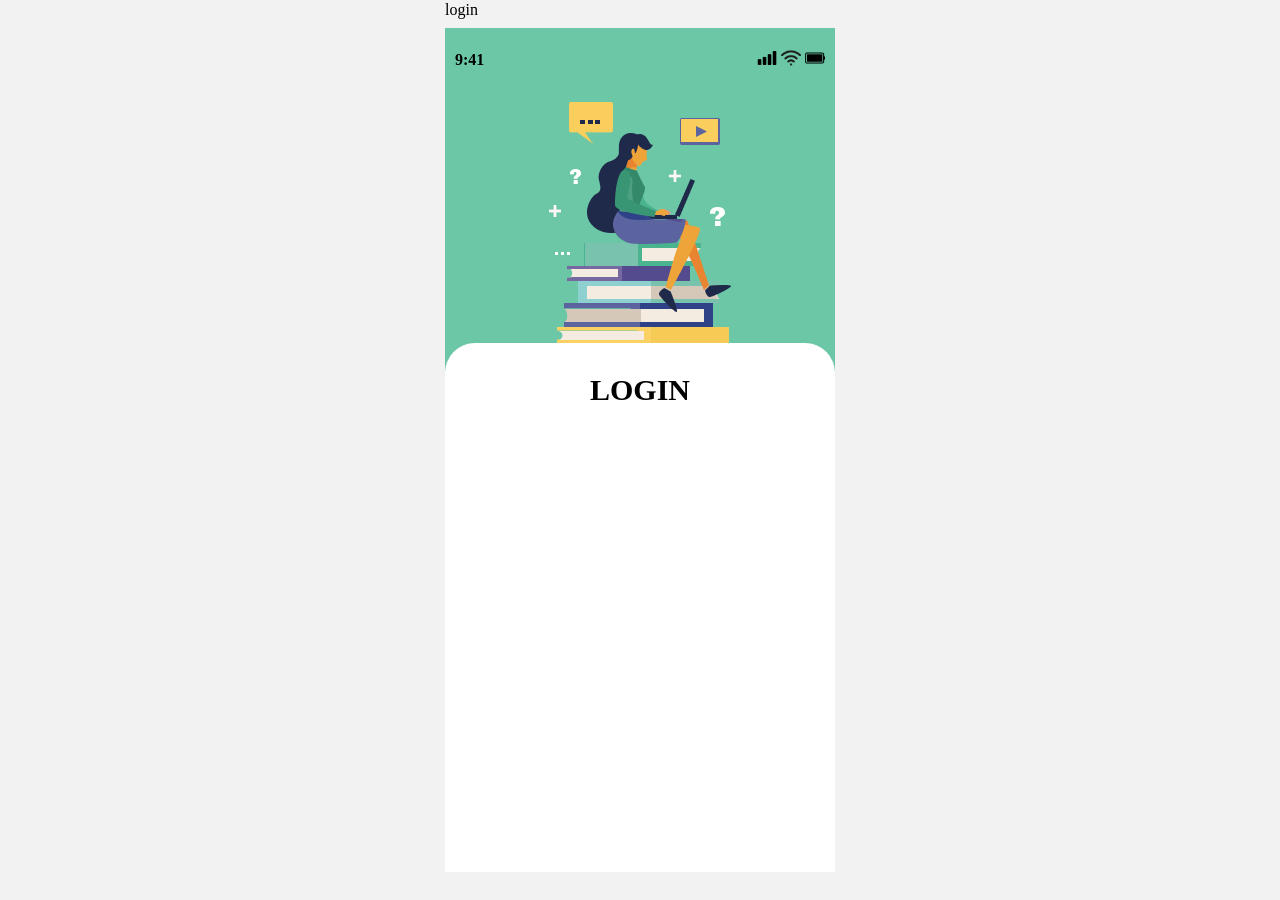
==== main.html @ c51a87cd "Add initial HTML structure, CSS styles, and image assets for DailyLayout" ====
<!DOCTYPE html>
<html lang="en">
<head>
    <meta charset="UTF-8">
    <meta name="viewport" content="width=device-width, initial-scale=1.0">
    <title>Language learning</title>
    <link rel="stylesheet" href="style.css">
</head>
<body>
    <div class="wrapper">        
        <div class="window">
            <div class="top-text">login</div>
            <header class="header">
                <div class="time">9:41</div>
                <div class="icons">
                    <img class="h-img" src="image/cellular.png" alt="icon 1">
                    <img class="h-img" src="image/wifi.png" alt="icon 2">
                    <img class="h-img" src="image/full-battery.png" alt="icon 3">
                </div>
            </header>
            <img class="s-img" src="image/study.png" alt="study">
            <div class="inner-window">
                <header class="s-header">LOGIN</header>
            </div>
        </div>
    </div>
</body>
</html>
---- style.css ----
body, html {
    height: 100%;
    margin: 0;
}
body {
    background-color:#F2F2F2;
}
.top-text {
    position: absolute;
    top: -27px;
    left: 0;
    /* padding: 5px 8px; */
}

.wrapper {
    position: relative;
    display: flex;
    justify-content: center;
    align-items: center;
    height: 100%;
}
.window {
    position: relative;
    display: flex;
    flex-direction: column;
    /* align-items: center; */
    width: 390px;
    height: 844px;
    background-color: #6BC7A6;
}

.inner-window {
    margin-top: auto;
    width: 390px;
    height: 532px;
    background-color: white;
    border-top-left-radius: 30px;
    border-top-right-radius: 30px;
}
.h-img {
    width: 20px;
    height: 20px;
}
.time{
    font-weight: bold;
}
.header {
    display: flex;
    justify-content: space-between;
    align-items: center;
    padding: 10px;
    height: 44px;
}
.s-img {
    margin: auto;
    margin-top: 10px;
    width: 182px;
    height: 241px;

}
.s-header {
    text-align: center;
    font-weight: bold;
    font-size: 30px;
    margin-top: 30px;
}
.time {
    margin-left: 0px;
}
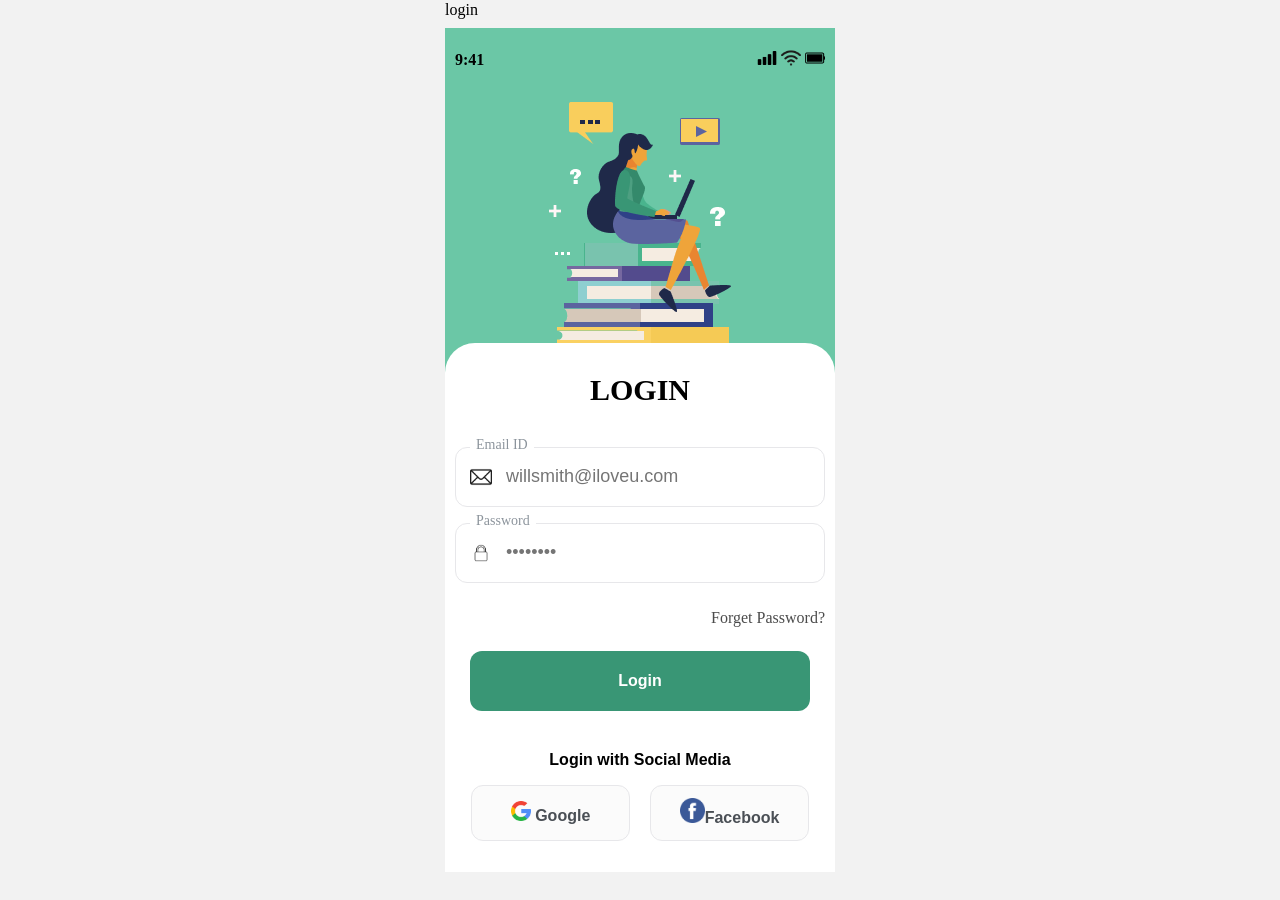
==== commit ae22ff18: "Add mail icon image in PNG format" ====
--- a/main.html
+++ b/main.html
@@ -1,28 +1,66 @@
 <!DOCTYPE html>
 <html lang="en">
 <head>
-    <meta charset="UTF-8">
-    <meta name="viewport" content="width=device-width, initial-scale=1.0">
-    <title>Language learning</title>
-    <link rel="stylesheet" href="style.css">
+  <meta charset="UTF-8" />
+  <meta name="viewport" content="width=device-width, initial-scale=1.0"/>
+  <title>Language learning</title>
+  <link rel="stylesheet" href="style.css"/>
 </head>
 <body>
-    <div class="wrapper">        
-        <div class="window">
-            <div class="top-text">login</div>
-            <header class="header">
-                <div class="time">9:41</div>
-                <div class="icons">
-                    <img class="h-img" src="image/cellular.png" alt="icon 1">
-                    <img class="h-img" src="image/wifi.png" alt="icon 2">
-                    <img class="h-img" src="image/full-battery.png" alt="icon 3">
-                </div>
-            </header>
-            <img class="s-img" src="image/study.png" alt="study">
-            <div class="inner-window">
-                <header class="s-header">LOGIN</header>
+  <div class="wrapper">
+    <div class="window">
+      <div class="top-text">login</div>
+
+      <header class="header">
+        <div class="time">9:41</div>
+        <div class="icons">
+          <img class="h-img" src="image/cellular.png" alt="cellular"/>
+          <img class="h-img" src="image/wifi.png" alt="wifi"/>
+          <img class="h-img" src="image/full-battery.png" alt="battery"/>
+        </div>
+      </header>
+
+      <img class="s-img" src="image/study.png" alt="study"/>
+
+      <div class="inner-window">
+        <header class="s-header">LOGIN</header>
+
+        <div class="inputs">
+          <form action="index.php" method="post">
+            <!-- Email -->
+            <div class="field">
+              <span class="flabel">Email ID</span>
+              <div class="input-row">
+                <img class="icon" src="image/mail.png" alt="mail"/>
+                <input class="finput" type="email" name="email" placeholder="willsmith@iloveu.com" required/>
+              </div>
             </div>
+
+            <!-- Password -->
+            <div class="field">
+              <span class="flabel">Password</span>
+              <div class="input-row">
+                <img class="icon" src="image/lock.png" alt="lock"/>
+                <input class="finput" type="password" name="password" placeholder="••••••••" required/>
+              </div>
+            </div>
+            <span class="help">Forget Password?</span>
+            <button class="btn" type="submit">Login</button>
+          </form>
         </div>
+        <footer>
+            <span class="footer-text">Login with Social Media</span>
+            <div class="footer-buttons"> 
+                <button class="fbtn">
+                    <img class="google" src="image/google.png" alt="google">
+                    Google
+                </button>
+                <button class="fbtn">
+                    <img class="facebook" src="image/facebook.png" alt="facebook">Facebook</button>
+            </div>
+        </footer>
+      </div>
     </div>
+  </div>
 </body>
 </html>
--- a/style.css
+++ b/style.css
@@ -1,69 +1,182 @@
-body, html {
-    height: 100%;
+html, body { 
+    height: 100%; 
     margin: 0;
+ }
+body { 
+    background: #F2F2F2;
+ }
+
+.wrapper {
+  position: relative;
+  display: flex;
+  justify-content: center;
+  align-items: center;
+  height: 100%;
 }
-body {
-    background-color:#F2F2F2;
+.window {
+  position: relative;
+  display: flex;
+  flex-direction: column;
+  width: 390px;
+  height: 844px;
+  background: #6BC7A6;
 }
-.top-text {
-    position: absolute;
-    top: -27px;
-    left: 0;
-    /* padding: 5px 8px; */
+.top-text { 
+    position: absolute; 
+    top: -27px; left: 0;
+ }
+
+.header {
+  display: flex; 
+  justify-content: space-between; 
+  align-items: center;
+  padding: 10px; 
+  height: 44px;
+}
+.h-img { 
+    width: 20px; 
+    height: 20px;
+ }
+.time { 
+    font-weight: 600;
+ }
+
+.s-img { 
+    margin: 10px auto 0; 
+    width: 182px; 
+    height: 241px;
+ }
+.inner-window {
+  margin-top: auto; 
+  width: 390px; 
+  height: 532px; 
+  background: #fff;
+  border-top-left-radius: 30px; 
+  border-top-right-radius: 30px;
+}
+.s-header {
+  text-align: center; 
+  font-weight: 700; 
+  font-size: 30px; 
+  margin-top: 30px;
 }
 
-.wrapper {
-    position: relative;
+
+.inputs { 
+    margin-top: 40px;
+    display: flex; 
+    width: 100%; 
+    justify-content: center;
+ }
+.inputs form {
+  display: flex; 
+  flex-direction: column; 
+  gap: 16px; 
+  align-items: center;
+}
+
+
+.field {
+  position: relative;
+  width: 340px;
+  padding: 14px;               
+  background: #fff;            
+  border: 1px solid #E7E7EA;   
+  border-radius: 12px;
+}
+
+
+.flabel {
+  position: absolute;
+  top: -10px; left: 14px;
+  padding: 0 6px;              
+  background: #fff;
+  font-size: 14px;
+  color: #8c949c;
+  line-height: 1;
+}
+
+
+.input-row { 
+    display: flex; 
+    align-items: center; 
+    gap: 12px;
+ }
+.icon { 
+    width: 22px; 
+    height: 22px; 
+    flex: 0 0 auto; 
+    opacity: .9;
+ }
+.finput {
+  border: none; 
+  outline: none; 
+  flex: 1; 
+  height: 28px; 
+  font-size: 18px;
+  color: #4a4f55; background: transparent;
+}
+
+
+.btn {
+  margin-top: 8px;
+  width: 340px; 
+  height: 60px;
+  border: none; border-radius: 12px;
+  background: #399675; 
+  color: #fff; 
+  font-size: 16px; 
+  font-weight: 600;
+  cursor: pointer;
+}
+.btn:hover { 
+    filter: brightness(1.05);
+ }
+.btn:active { 
+    transform: translateY(1px);
+ }
+.help {
+    margin-left: auto;
+    margin-top: 10px;
+    opacity: 0.7;
+  cursor: pointer;
+}
+.footer-text {
+    display: block;
+    text-align: center;
+    margin-top: 40px;
+    font-weight: 600;
+    font-family: 'Segoe UI', Tahoma, Geneva, Verdana, sans-serif;
+}
+.footer-buttons {
     display: flex;
     justify-content: center;
-    align-items: center;
-    height: 100%;
+    gap: 20px;
+    margin-top: 16px;
 }
-.window {
-    position: relative;
-    display: flex;
-    flex-direction: column;
-    /* align-items: center; */
-    width: 390px;
-    height: 844px;
-    background-color: #6BC7A6;
+.fbtn {
+  width: 159px; 
+  height: 56px;
+  border: 1px solid #E7E7EA; 
+  border-radius: 12px;
+  background: #FBFBFB; 
+  color: #4a4f55; 
+  font-size: 16px; 
+  font-weight: 600;
+  cursor: pointer;
 }
-
-.inner-window {
-    margin-top: auto;
-    width: 390px;
-    height: 532px;
-    background-color: white;
-    border-top-left-radius: 30px;
-    border-top-right-radius: 30px;
-}
-.h-img {
+.google { 
     width: 20px;
     height: 20px;
-}
-.time{
-    font-weight: bold;
-}
-.header {
-    display: flex;
-    justify-content: space-between;
-    align-items: center;
-    padding: 10px;
-    height: 44px;
-}
-.s-img {
-    margin: auto;
-    margin-top: 10px;
-    width: 182px;
-    height: 241px;
+ }
+ .facebook { 
+    width: 25px; 
+    height: 25px;
+ }
 
-}
-.s-header {
-    text-align: center;
-    font-weight: bold;
-    font-size: 30px;
-    margin-top: 30px;
-}
-.time {
-    margin-left: 0px;
-}
+.fbtn:hover { 
+    filter: contrast(0.9);
+ }
+.fbtn:active { 
+    transform: translateY(1px);
+ }
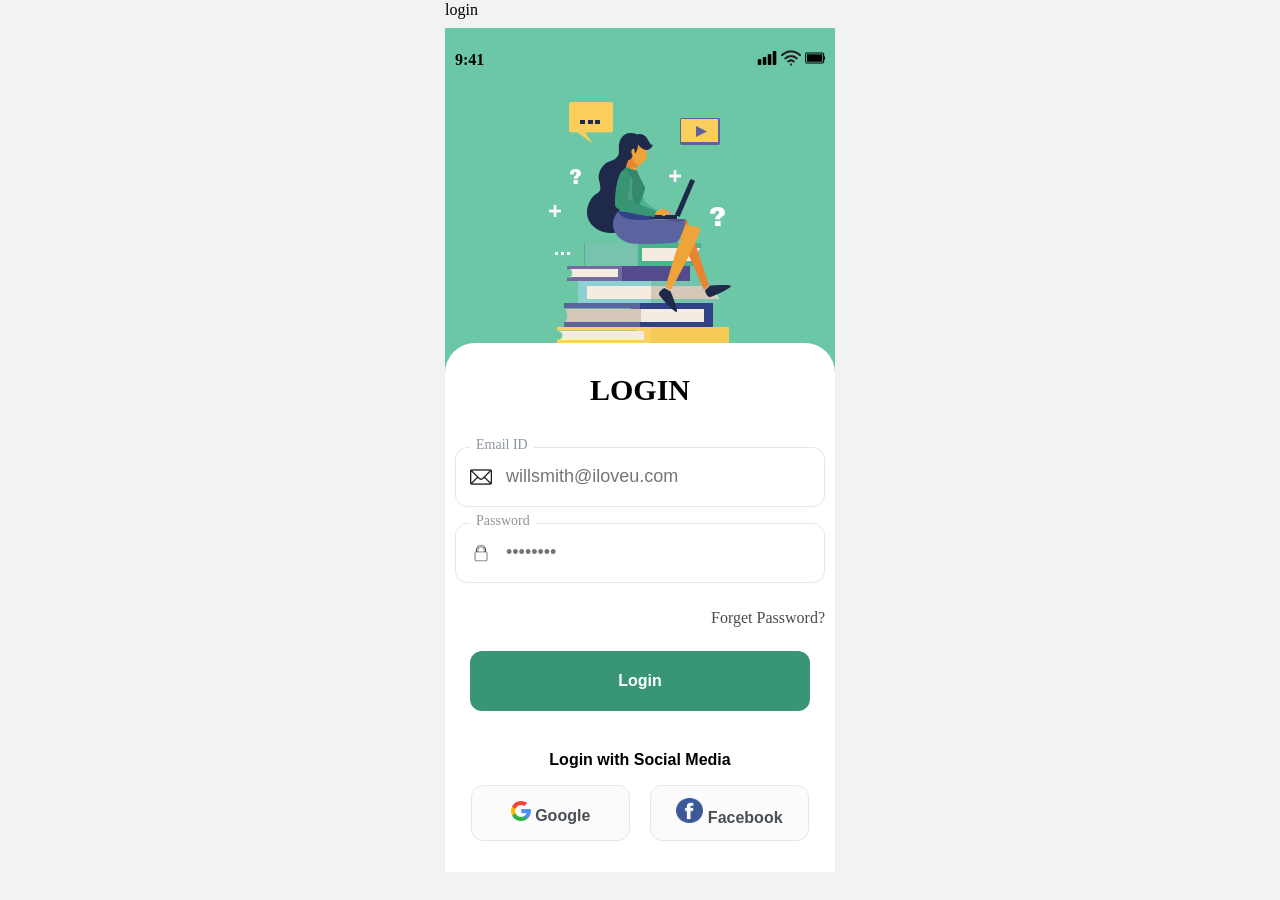
==== commit 17c92441: "Implement login functionality and style updates for social media buttons" ====
--- a/main.html
+++ b/main.html
@@ -5,6 +5,7 @@
   <meta name="viewport" content="width=device-width, initial-scale=1.0"/>
   <title>Language learning</title>
   <link rel="stylesheet" href="style.css"/>
+  <script src="script.js" defer></script>
 </head>
 <body>
   <div class="wrapper">
@@ -45,22 +46,28 @@
               </div>
             </div>
             <span class="help">Forget Password?</span>
-            <button class="btn" type="submit">Login</button>
+            <button class="btn" type="submit" id="loginBtn">Login</button>
+            <script>
+              document.getElementById("loginBtn").addEventListener("click", () => {
+                window.location.href = "start.html"; 
+              });
+</script>
           </form>
         </div>
         <footer>
             <span class="footer-text">Login with Social Media</span>
             <div class="footer-buttons"> 
-                <button class="fbtn">
+                <button class="gbtn">
                     <img class="google" src="image/google.png" alt="google">
                     Google
                 </button>
                 <button class="fbtn">
-                    <img class="facebook" src="image/facebook.png" alt="facebook">Facebook</button>
+                    <img class="facebook" src="image/facebook.png" alt="facebook"> Facebook</button>
             </div>
         </footer>
       </div>
     </div>
   </div>
+  
 </body>
 </html>
--- a/style.css
+++ b/style.css
@@ -154,6 +154,17 @@
     gap: 20px;
     margin-top: 16px;
 }
+.gbtn {
+  width: 159px; 
+  height: 56px;
+  border: 1px solid #E7E7EA; 
+  border-radius: 12px;
+  background: #FBFBFB; 
+  color: #4a4f55; 
+  font-size: 16px; 
+  font-weight: 600;
+  cursor: pointer;
+}
 .fbtn {
   width: 159px; 
   height: 56px;
@@ -170,10 +181,17 @@
     height: 20px;
  }
  .facebook { 
-    width: 25px; 
+    width: 27px; 
     height: 25px;
  }
 
+.gbtn:hover { 
+    filter: contrast(0.9);
+ }
+.gbtn:active { 
+    transform: translateY(1px);
+ }
+ 
 .fbtn:hover { 
     filter: contrast(0.9);
  }
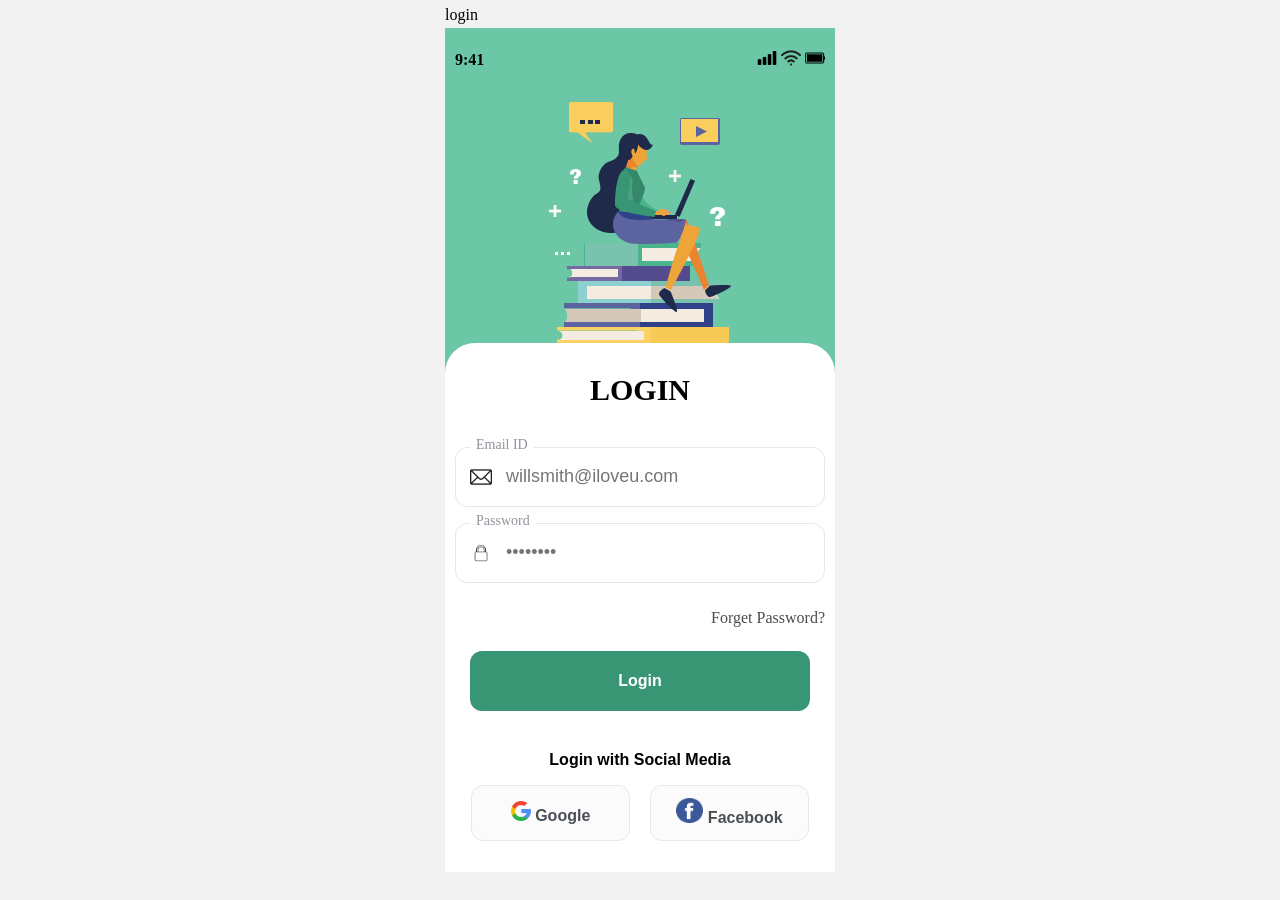
==== commit d34f194f: "Refactor button event listeners and enhance button styles for better user interaction" ====
--- a/main.html
+++ b/main.html
@@ -51,7 +51,7 @@
               document.getElementById("loginBtn").addEventListener("click", () => {
                 window.location.href = "start.html"; 
               });
-</script>
+            </script>
           </form>
         </div>
         <footer>
--- a/style.css
+++ b/style.css
@@ -7,7 +7,7 @@
  }
 
 .wrapper {
-  position: relative;
+  /* position: relative; */
   display: flex;
   justify-content: center;
   align-items: center;
@@ -23,7 +23,8 @@
 }
 .top-text { 
     position: absolute; 
-    top: -27px; left: 0;
+    /* top: -27px; left: 0; */
+    margin-top: -22px;
  }
 
 .header {
